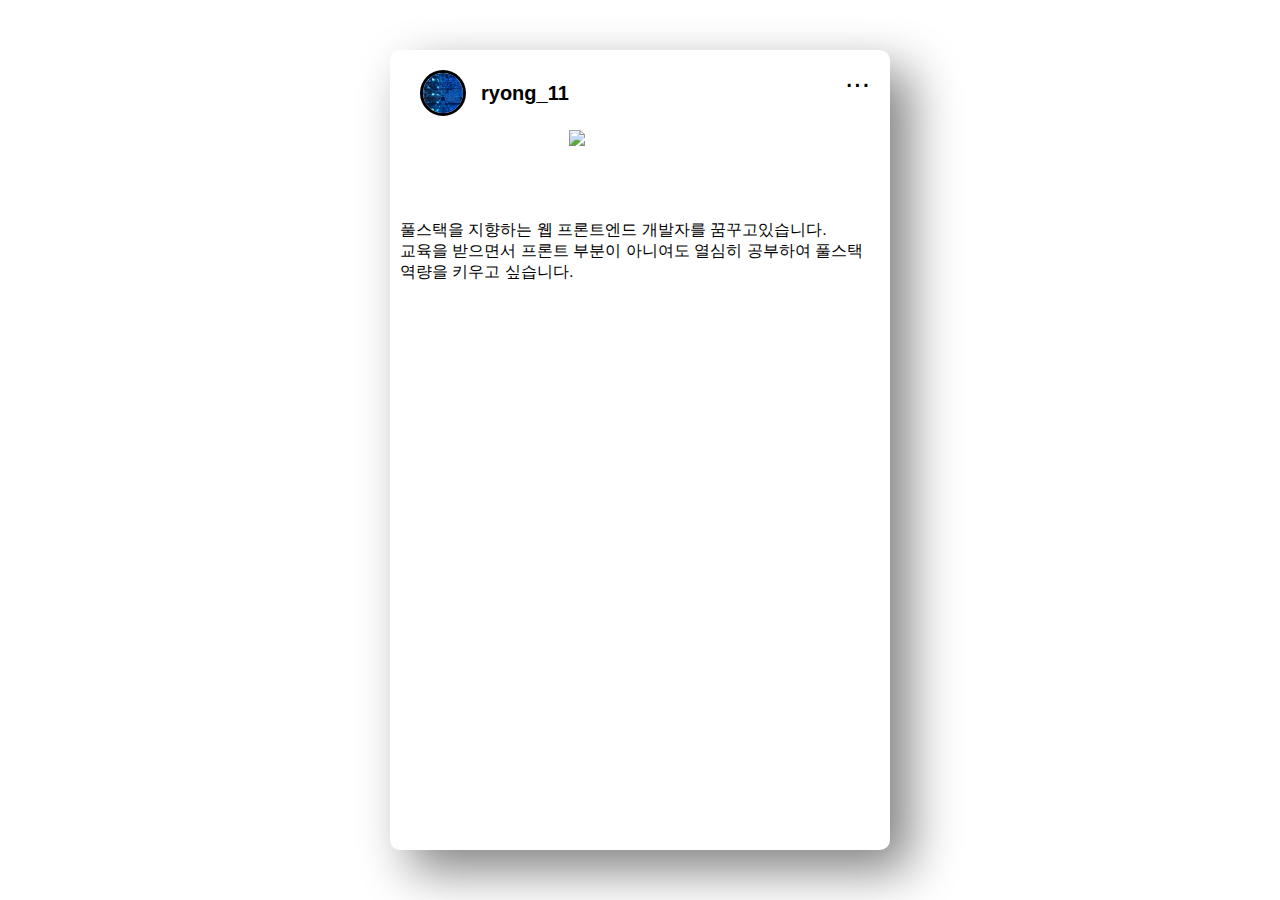
==== intro.html @ 38987fd1 "done" ====
<!DOCTYPE html>
<html lang="en">
  <head>
    <meta charset="UTF-8" />
    <meta http-equiv="X-UA-Compatible" content="IE=edge" />
    <meta name="viewport" content="width=device-width, initial-scale=1.0" />
    <link rel="stylesheet" href="intro.css" />
    <link
      rel="stylesheet"
      href="https://cdn-uicons.flaticon.com/uicons-regular-rounded/css/uicons-regular-rounded.css"
    />
    <link
      rel="stylesheet"
      href="https://cdn-uicons.flaticon.com/uicons-brands/css/uicons-brands.css"
    />
    <link href="//font.elice.io/EliceDigitalBaeum.css" rel="stylesheet" />
    <title>Document</title>
  </head>
  <body>
    <div id="container">
      <header>
        <div id="headerLeft">
          <img src="logo.JPG" width="40px" height="40px" />
          <span>ryong_11</span>
        </div>
        <div id="headerRight">
          <span id="more">...</span>
        </div>
      </header>
      <div>
        <img src="mainImg.Jpg" width="100%" />
      </div>
      <div id="emoji">
        <i class="fi fi-brands-js" id="js" onclick="js()"></i>
        <i class="fi fi-brands-python" id="python" onclick="python()"></i>
        <i class="fi fi-rr-comment" id="talk" onclick="trackTalk()"></i>
        <i class="fi fi-rr-address-book" id="hobby" onclick="hobby()"></i>
      </div>
      <div id="myinforBox">
        <p id="myinfor">
          풀스택을 지향하는 웹 프론트엔드 개발자를 꿈꾸고있습니다.<br />
          교육을 받으면서 프론트 부분이 아니여도 열심히 공부하여 풀스택 역량을
          키우고 싶습니다.
        </p>
      </div>
    </div>
    <script src="intro.js"></script>
  </body>
</html>
---- intro.css ----
@import url("https://cdn-uicons.flaticon.com/uicons-regular-rounded/css/uicons-regular-rounded.css");
@import url("https://cdn-uicons.flaticon.com/uicons-brands/css/uicons-brands.css");
@import url(//font.elice.io/EliceDigitalBaeum.css);

* {
  font-family: "Elice Digital Baeum", sans-serif;
}
html,
body {
  margin: 0;
  padding: 0;
  display: flex;
  justify-content: center;
}

#container {
  margin-top: 50px;
  box-shadow: 20px 20px 50px grey;
  border-radius: 10px;
  width: 500px;
  height: 800px;
}
#headerLeft img {
  border: solid;
  border-radius: 50%;
}
#headerLeft span {
  margin-left: 15px;
  font-size: 20px;
  font-weight: bold;
}
#headerLeft {
  float: left;
  display: flex;
  align-items: center;
  margin: 20px 0 15px 30px;
}
#headerRight {
  float: right;
  display: flex;
  align-items: center;
  font-size: 30px;
  margin: 10px 20px 20px 0px;
}
header {
  width: 100%;
  height: 80px;
}
main {
  width: 100%;
  height: 500px;
  display: flex;
  justify-content: center;
}
#emoji {
  margin-top: 10px;
}
#emoji i {
  margin: 0px 10px;
  cursor: pointer;
}

#js {
  font-size: 30px;
}
#myinfor {
  word-break: break-all;
  padding: 10px;
}
.fi:hover {
  color: grey;
}

#talk,
#hobby,
#python {
  font-size: 20px;
}
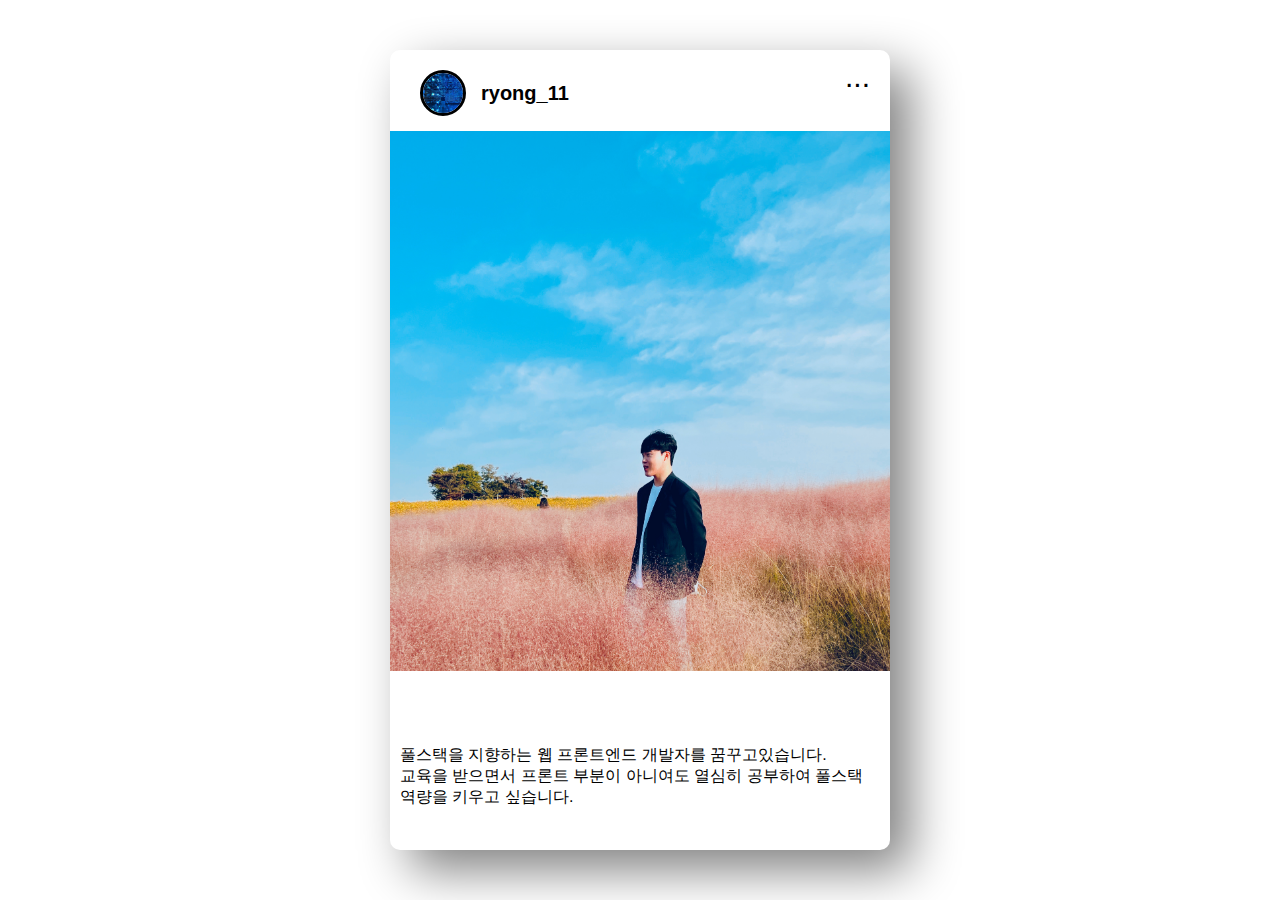
==== commit dbb53cc8: "오타수정" ====
--- a/intro.html
+++ b/intro.html
@@ -28,7 +28,7 @@
         </div>
       </header>
       <div>
-        <img src="mainImg.Jpg" width="100%" />
+        <img src="mainImg.JPG" width="100%" />
       </div>
       <div id="emoji">
         <i class="fi fi-brands-js" id="js" onclick="js()"></i>
